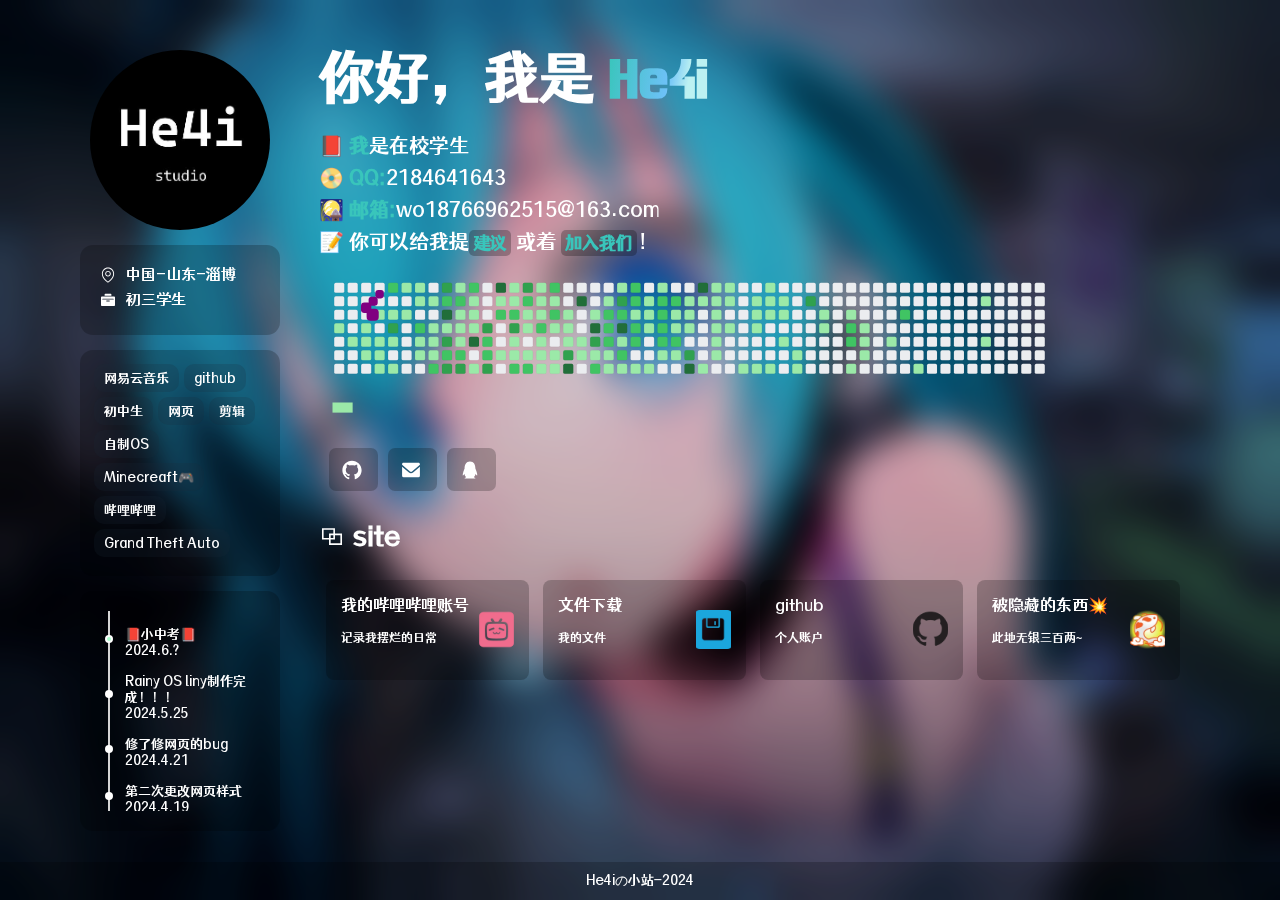
==== home.html @ e4fc9924 "Add files via upload" ====
<!DOCTYPE html>
<html class="he4i.github.io">
	<script type="text/javascript">
		window.onload = function() {
			var startTime = new Date("2024-02-04");
			setInterval(function() {
				var currentTime = new Date();
				var timeDiff = Math.abs(currentTime - startTime);
				var days = Math.floor(timeDiff / (1000 * 3600 * 24));
				var hours = Math.floor((timeDiff % (1000 * 3600 * 24)) / (1000 * 3600));
				var minutes = Math.floor((timeDiff % (1000 * 3600)) / (1000 * 60));
				var seconds = Math.floor((timeDiff % (1000 * 60)) / 1000);
				document.getElementById("result").innerHTML = "距今已：" + days + "天 " + hours + "小时 " + minutes +
					"分 " + seconds + "秒";
			}, 1000); // 每秒钟刷新一次
		}
	</script>
	<head class="studio.net">

		<meta charset="utf-8">
		<meta http-equiv="X-UA-Compatible" content="IE=edge">
		<title>
			He4iの小站 </title>
		<link rel="icon" href="./static/pic/fish.png">
		<meta name="description" content="......">
		<meta name="keywords" content="He4i">
		<meta name="viewport" content="width=device-width, initial-scale=1.0, maximum-scale=1.0, user-scalable=no">
		<link rel="stylesheet" href="./static/css/style.css">
		<link rel="stylesheet" href="./static/css/root.css">

	</head>
		<audio src="./static/pic/badapple.mp3" id="dd" autoplay="autoplay"  loop="loop"></audio>
	<body>
		<div id="studio-loading">
			<div id="studio-loading-center">
			</div>
		</div>
		<div class="studio-filter"></div>
		<div class="studio-main">
			<div class="studio-left">
				<div class="logo" style="background-image: url(./static/pic/logo.jpg);">
				
				</div>
				<div class="left-div left-des">
					<div class="left-des-item"><svg t="1705773709627" class="icon" viewBox="0 0 1024 1024" version="1.1"
							xmlns="http://www.w3.org/2000/svg" p-id="1478">
							<path
								d="M512 249.976471c-99.388235 0-180.705882 81.317647-180.705882 180.705882s81.317647 180.705882 180.705882 180.705882 180.705882-81.317647 180.705882-180.705882-81.317647-180.705882-180.705882-180.705882z m0 301.17647c-66.258824 0-120.470588-54.211765-120.470588-120.470588s54.211765-120.470588 120.470588-120.470588 120.470588 54.211765 120.470588 120.470588-54.211765 120.470588-120.470588 120.470588z"
								p-id="1479"></path>
							<path
								d="M512 39.152941c-216.847059 0-391.529412 174.682353-391.529412 391.529412 0 349.364706 391.529412 572.235294 391.529412 572.235294s391.529412-222.870588 391.529412-572.235294c0-216.847059-174.682353-391.529412-391.529412-391.529412z m0 891.482353C424.658824 873.411765 180.705882 686.682353 180.705882 430.682353c0-183.717647 147.576471-331.294118 331.294118-331.294118s331.294118 147.576471 331.294118 331.294118c0 256-243.952941 442.729412-331.294118 499.952941z"
								p-id="1480"></path>
						</svg>中国-山东-淄博
					</div>
					<div class="left-des-item"><svg t="1705773906032" class="icon" viewBox="0 0 1024 1024" version="1.1"
							xmlns="http://www.w3.org/2000/svg" p-id="2474">
							<path
								d="M729.6 234.666667H294.4V157.866667a51.2 51.2 0 0 1 51.2-51.2h332.8a51.2 51.2 0 0 1 51.2 51.2v76.8z m179.2 51.2a51.2 51.2 0 0 1 51.2 51.2v512a51.2 51.2 0 0 1-51.2 51.2H115.2a51.2 51.2 0 0 1-51.2-51.2v-512a51.2 51.2 0 0 1 51.2-51.2h793.557333z m-768 172.032c0 16.384 13.312 29.696 29.696 29.696h683.008a29.696 29.696 0 1 0 0-59.392H170.410667a29.696 29.696 0 0 0-29.696 29.696z m252.416 118.784c0 16.384 13.312 29.696 29.696 29.696h178.176a29.696 29.696 0 1 0 0-59.392H422.912a29.738667 29.738667 0 0 0-29.696 29.696z"
								p-id="2475"></path>
						</svg>初三学生</div>
				</div>
				<div class="left-div left-tag">
					<div class="left-tag-item">网易云音乐
					</div>
					<div class="left-tag-item">github
					</div>
					<div class="left-tag-item">初中生
					</div>
					<div class="left-tag-item">网页
					</div>
					<div class="left-tag-item">剪辑
					</div>
					<div class="left-tag-item">自制OS
					</div>
					<div class="left-tag-item">Minecreaft🎮

					</div>
					<div class="left-tag-item">哔哩哔哩</div>
					<div class="left-tag-item">Grand Theft Auto</div>

			
				</div>
				<div class="left-div left-time">
					<ul id="line">
						<li>
							<div class="focus"></div>
							<div>📕小中考📕
							</div>
							<div>2024.6.?</div>
						</li>

<li>
							<div class="focus"></div>
							<div>Rainy OS liny制作完成！！！
							</div>
							<div>2024.5.25</div>
						</li>
<li>
							<div class="focus"></div>
							<div>修了修网页的bug
							</div>
							<div>2024.4.21</div>
						</li>
<li>
							<div class="focus"></div>
							<div>第二次更改网页样式
							</div>
							<div>2024.4.19</div>
						</li>

						<li>
							<div class="focus"></div>
							<div>更改为zyyo的样式
							</div>
							<div>2024.4</div>
						</li>
						<li>
							<div class="focus"></div>
							<div>哔哩哔哩账号：he4i 通过实名认证</div>
							<div>2024.4.6</div>
						</li>
						<li>
							<div class="focus"></div>
							<div>搭建第一个网站<p id="result" style="font-size:10px;"></p>
							</div>
							<div>2024.2.4</div>
						</li>
						<li>
							<div class="focus"></div>
							<div>注册第一个哔哩哔哩账号</div>
							<div>2020.?.?</div>
						</li>
					</ul>
				</div>
			</div>
			<div class="studio-right">
				<header>
					<div class="index-logo" style="background-image: url(./static/img/logo.jpg);">
						/*<img style="position: absolute;top:-15%;left:-10%;width: 120%; aspect-ratio: 1/1;"
							src="./static/img/logokuang.png">*/
					</div>
					<div class="welcome">
						你好，我是 <span class="gradientText">
							He4i </span>
					</div>
					<div class="description">📕 <span class="purpleText">我</span>是在校学生
					</div>
					<div class="description">📀 <span class="purpleText">QQ:</span>2184641643
					</div>
					<div class="description">🎑 <span class="purpleText">邮箱:</span>wo18766962515@163.com
					</div>
					<div class="description">📝 你可以给我提<span class="purpleText textBackground">建议</span> 或着 <span
							class="purpleText textBackground">加入我们</span>！</div>
					<div class="tanChiShe">
						<img id="tanChiShe" src="./static/svg/snake-Light.svg" alt="">
					</div>
					<div class="iconContainer">
						<a class="iconItem" onclick="" href="https://github.com/He4i">
							<svg t="1704870335945" class="icon" viewBox="0 0 1024 1024" version="1.1"
								xmlns="http://www.w3.org/2000/svg" p-id="2487">
								<path
									d="M511.6 76.3C264.3 76.2 64 276.4 64 523.5 64 718.9 189.3 885 363.8 946c23.5 5.9 19.9-10.8 19.9-22.2v-77.5c-135.7 15.9-141.2-73.9-150.3-88.9C215 726 171.5 718 184.5 703c30.9-15.9 62.4 4 98.9 57.9 26.4 39.1 77.9 32.5 104 26 5.7-23.5 17.9-44.5 34.7-60.8-140.6-25.2-199.2-111-199.2-213 0-49.5 16.3-95 48.3-131.7-20.4-60.5 1.9-112.3 4.9-120 58.1-5.2 118.5 41.6 123.2 45.3 33-8.9 70.7-13.6 112.9-13.6 42.4 0 80.2 4.9 113.5 13.9 11.3-8.6 67.3-48.8 121.3-43.9 2.9 7.7 24.7 58.3 5.5 118 32.4 36.8 48.9 82.7 48.9 132.3 0 102.2-59 188.1-200 212.9 23.5 23.2 38.1 55.4 38.1 91v112.5c0.8 9 0 17.9 15 17.9 177.1-59.7 304.6-227 304.6-424.1 0-247.2-200.4-447.3-447.5-447.3z"
									p-id="2488"></path>
							</svg>
							<div class="iconTip">Github</div>
						</a><a class="iconItem" onclick="" href="https://mail.163.com/">
							<svg t="1704870588438" class="icon" viewBox="0 0 1024 1024" version="1.1"
								xmlns="http://www.w3.org/2000/svg" p-id="3174">
								<path
									d="M926.47619 355.644952V780.190476a73.142857 73.142857 0 0 1-73.142857 73.142857H170.666667a73.142857 73.142857 0 0 1-73.142857-73.142857V355.644952l304.103619 257.828572a170.666667 170.666667 0 0 0 220.745142 0L926.47619 355.644952zM853.333333 170.666667a74.044952 74.044952 0 0 1 26.087619 4.778666 72.704 72.704 0 0 1 30.622477 22.186667 73.508571 73.508571 0 0 1 10.678857 17.67619c3.169524 7.509333 5.12 15.652571 5.607619 24.210286L926.47619 243.809524v24.380952L559.469714 581.241905a73.142857 73.142857 0 0 1-91.306666 2.901333l-3.632762-2.925714L97.52381 268.190476v-24.380952a72.899048 72.899048 0 0 1 40.155428-65.292191A72.97219 72.97219 0 0 1 170.666667 170.666667h682.666666z"
									p-id="3175"></path>
							</svg>
							<div class="iconTip">邮箱</div>


						</a><a class="iconItem" onclick="Tencent://message/?uin=2184641643" href="Tencent://message/?uin=2184641643">
							<svg t="1712319361023" class="icon" viewBox="0 0 1024 1024" version="1.1" xmlns="http://www.w3.org/2000/svg" p-id="1861"><path d="M824.8 613.2c-16-51.4-34.4-94.6-62.7-165.3C766.5 262.2 689.3 112 511.5 112 331.7 112 256.2 265.2 261 447.9c-28.4 70.8-46.7 113.7-62.7 165.3-34 109.5-23 154.8-14.6 155.8 18 2.2 70.1-82.4 70.1-82.4 0 49 25.2 112.9 79.8 159-26.4 8.1-85.7 29.9-71.6 53.8 11.4 19.3 196.2 12.3 249.5 6.3 53.3 6 238.1 13 249.5-6.3 14.1-23.8-45.3-45.7-71.6-53.8 54.6-46.2 79.8-110.1 79.8-159 0 0 52.1 84.6 70.1 82.4 8.5-1.1 19.5-46.4-14.5-155.8z" p-id="1862"></path></svg>
								<div class="iconTip">QQ</div>
					</a>
					

				</header>

				<content>
					<div class="title"><svg t="1705257422086" class="icon" viewBox="0 0 1024 1024" version="1.1"
							xmlns="http://www.w3.org/2000/svg" p-id="1891">
							<path
								d="M629.333333 202.666667v213.333333h277.333334v448h-512v-213.333333h-277.333334v-448h512z m213.333334 277.333333h-213.333334v170.666667h-170.666666v149.333333h384v-320z m-277.333334-213.333333h-384v320h213.333334v-170.666667h170.666666v-149.333333z m0 213.333333h-106.666666v106.666667h106.666666v-106.666667z"
								p-id="1892"></path>
						</svg>site </div>
					<div class="projectList"><a class="projectItem a" target="_blank"
							href="https://space.bilibili.com/517295909">
							<div class="projectItemLeft">
								<h1>我的哔哩哔哩账号</h1>
								<p>记录我摆烂的日常</p>
							</div>
							<div class="projectItemRight">
								<img src="./static/pic/blbl.png" alt="">
							</div>

						</a><a class="projectItem a" target="_blank" href="https://pan.huang1111.cn/s/7ERoHg">
							<div class="projectItemLeft">
								<h1>文件下载</h1>
								<p>我的文件</p>
							</div>
							<div class="projectItemRight">
								<img src="./static/pic/down.png" alt="">
							</div>

						</a><a class="projectItem a" target="_blank" href="https://github.com/He4i">
							<div class="projectItemLeft">
								<h1>github</h1>
								<p>个人账户</p>
							</div>
							<div class="projectItemRight">
								<img src="./static/pic/github.png" alt="">
							</div>
						</a><a class="projectItem a" target="_blank" href="box.html">
							<div class="projectItemLeft">
								<h1>被隐藏的东西💥</h1>
								<p>此地无银三百两~</p>
							</div>
							<div class="projectItemRight">
								<img src="./static/pic/fish.png" alt="">
							</div>


						</a></div>
				</content>
				
		</div>
		</div>
		<footer>
			He4iの小站-2024


		</footer>

	</body>



	<script charset="UTF-8" id="LA_COLLECT" src="//sdk.51.la/js-sdk-pro.min.js"></script>
	<script>
		LA.init({
			id: "KFqltKSkJgQTGD9l",
			ck: "KFqltKSkJgQTGD9l"
		})
	</script>

</html>
---- static/css/style.css ----
@font-face {
    font-family: "a";
    /*中文字体*/
    src: url();
    font-display: swap;
}


@font-face {
    font-family: "b";

    src: url(../fonts/Ubuntu-Regular.ttf);
    font-display: swap;
}

@font-face {
    font-family: "title";
    /*英文字体*/
    src: url(../fonts/Pacifico-Regular.ttf);
    font-display: swap;
}

* {
    margin: 0;
    padding: 0;
    box-sizing: border-box;
    user-select: none;
    transition: background-color 0.2s ease;
}

a:hover,
a:link,
a:visited,
a:active,
a:focus {
    text-decoration: none;
    outline: none;
    border: none;
    color: inherit;
    -webkit-tap-highlight-color: rgba(0, 0, 0, 0);
}


/* 设置滚动条样式 */
::-webkit-scrollbar {
    width: 1px;
}

::-webkit-scrollbar-thumb {
    background-color: var(--main_text_color, #000000);
    border-radius: 8px;
    height: 20%;
}

::-webkit-scrollbar-track {
    background-color: var(--main_bg_color, linear-gradient(50deg, #a2d0ff, #ffffff));
}



html[data-theme="Dark"] {
    --main_bg_color: rgb(0, 0, 0);
    --main_text_color: #fff;
    --gradient:linear-gradient(120deg, rgb(133, 62, 255), #f76cc6 30%, rgb(255, 255, 255) 60%);
    --purple_text_color: #747bff;
    --text_bg_color: rgb(26, 4, 48);
    --item_bg_color: rgb(19, 20, 24);
    --item_hover_color: rgb(19, 23, 27);
    --item_left_title_color: rgb(255, 255, 255);
    --item_left_text_color: rgb(142, 142, 142);
    --footer_text_color: #646464;
    --left_tag_item: linear-gradient(50deg, #1f2327, #000000);
    --card_filter: 0px;
    --back_filter: 0px;
    --back_filter_color: #00000000;
    --fill:#ffffff;
}






body {
    display: flex;
    height: 100%;
    min-height: 100vh;
    width: 100%;
    position: relative;
    font-family: "b",  "a", sans-serif;
    background: var(--main_bg_color);
    background-repeat: no-repeat;
    background-size: cover;
    background-position: center;
    background-attachment: fixed;
    transition: color 0.1s ease;
    justify-content: center;
    color: var(--main_text_color);

}



@keyframes zoom {
    0% {
        transform: scale(0);
        opacity: 1;
    }

    50% {
        opacity: 0.5;
    }

    100% {
        transform: scale(1);
        opacity: 0;
    }
}




.studio-filter {
    position: fixed;
    width: 100vw;
    height: 100vh;
    backdrop-filter: blur(var(--back_filter));
     -webkit-backdrop-filter: blur(var(--back-filter));
    z-index: -99999999;
    background: var(--back_filter_color);
}

.studio-main {

    width: 100%;
    transition: transform 0.5s ease;
    max-width: 1150px;
    position: relative;
    flex-direction: row;
}

.studio-left {
    overflow-y: scroll;
    width: 230px;
    height: 100vh;
    display: flex;
    padding: 0 15px;
    position: fixed;
    align-items: center;
    flex-direction: column;
}


.studio-left::-webkit-scrollbar {
    display: none;
}


.logo {
    flex-shrink: 0;
    width: 90%;
    position: relative;
    aspect-ratio: 1/1;
    margin-top: 50px;
    background-size: cover;
    border-radius: 50%;
}



.left-div {
    flex-shrink: 0;
    width: 100%;
    border-radius: 13px;
    margin-top: 15px;
    padding: 20px;
    
    background: var(--item_bg_color);
}

.left-des {
    display: flex;
    flex-direction: column;
    justify-content: center;
}

.left-des-item {
    display: flex;
    align-items: center;
    line-height: 20px;
    font-size: 15px;
    margin-bottom: 5px;
    overflow: hidden;
}

.left-des-item i,.left-des-item svg{
    width: 16px;
    height: 16px;
    fill:var(--fill);
   font-size: 18px;
    margin-right: 10px;
}
.left-tag {
    display: flex;
    flex-direction: row;
    flex-wrap: wrap;
    padding: 14px;
}

.left-tag-item {
    display: flex;
    justify-content: center;
    align-items: center;
    height: 28px;
    margin: 0px 5px 5px 0;
    padding: 10px;
    font-size: 13px;
    border-radius: 10px;
    background: var(--left_tag_item);
}

#line {
    width: 100%;
    height: 200px;
    font-size: 13px;
    padding-left: 8px;
    scroll-snap-type: y mandatory;
    overflow-y: scroll;
}

#line li {
    list-style: none;
    position: relative;
    padding: 15px 0px 0px 15px;
    border-left: 2px solid #d5d5d5;
    border-radius: 0;
    scroll-snap-align: end;
    color: var(--main_text_color);
}



.focus {
    width: 8px;
    height: 8px;
    border-radius: 22px;
    background-color: rgb(255 255 255);
    border: 2px solid #fff;
    position: absolute;
    left: -5px;
    top: 50%;
}

#line li:first-child .focus:first-child {
    background-color: #aaffcd;
    animation: focus 1.8s ease infinite;
}

#line::-webkit-scrollbar {
    display: none;
}



.studio-right {
    width: calc(100% - 230px);
    display: flex;
    padding: 24px;
    position: relative;
    float: right;
    padding-bottom: 50px;
    flex-direction: column;
}

.welcome {

    font-size: 55px;
    font-weight: 800;
    margin: 20px 0;
}

.index-logo {
    flex-shrink: 0;
    width: 45%;
    margin-top: 30px;
    position: relative;
    aspect-ratio: 1/1;
    background-size: cover;
    border-radius: 50%;
}

.description {

    font-size: 20px;
    margin-top: 7px;
}



.gradientText {

    -webkit-background-clip: text;
    -webkit-text-fill-color: transparent;
    background-size: 200%;
    background-position: 0%;
    font-family: "title";
    animation: backgroundSizeAnimation 10s ease-in-out infinite;
      background-image:  var(--gradient);
}

@keyframes backgroundSizeAnimation {
    0% {
        background-position: 100%;
    }

    25% {
        background-position: 50%;
    }

    50% {
        background-position: 0%;
    }

    75% {
        background-position: 50%;
    }

    100% {
        background-position: 100%;
    }

}

.purpleText {
    color: var(--purple_text_color);
    font-weight: 800;
}

.textBackground {
    font-weight: 800;
    background: var(--text_bg_color);
    border-radius: 5px;
    font-size: 17px;
    padding: 2px 4px;
}

.iconContainer {
    width: 100%;
    height: 60px;
    display: flex;
    align-items: center;
    overflow-x: scroll;
    margin-top: 20px;

}

.iconContainer::-webkit-scrollbar {
    display: none;
}



.iconItem {
    width: 49px;
    height: 43px;
    box-sizing: border-box;
    border-radius: 7px;
    display: flex;
    margin-left: 10px;

    backdrop-filter: blur(var(--card_filter));
    background: var(--item_bg_color);
    align-items: center;
    justify-content: center;
    transition: width 0.3s ease, opacity 0.3s ease, transform 0.3s ease;
    flex-shrink: 0;
}
.iconItem i,.iconItem svg{
    width: 22px;
    height: 22px;
    fill:var(--fill);
    font-size: 22px;
     margin-right: 3px;
}
.switch {
    width: 55px;
    height: 43px;
    box-sizing: border-box;
    border-radius: 7px;
    display: flex;
    margin-left: 10px;
    backdrop-filter: blur(var(--card_filter));
    background: var(--item_bg_color);

    align-items: center;
    justify-content: center;
    transition: width 1s ease, opacity 1s ease, transform 1s ease;
    flex-shrink: 0;
}

.iconTip {
    white-space: nowrap;
    display: none;
}





.iconItem:hover {
    width: 95px;
    transform: translateY(-2px);
    background: var(--item_hover_color);
}


.iconItem:hover .iconTip {
    display: block;
}

.switch:hover {
    width: 55px;
    /* transform: translateY(-2px); */
    background: var(--item_hover_color);
}

.tanChiShe {
    width: 85%;
}

.tanChiShe img {
    width: 100%;
    height: 100%;
    object-fit: cover;
}

.title {
    display: flex;
    align-items: center;
    font-size: 26px;
    font-weight: 800;
    margin: 20px 0;
    transition: transform 0.4s ease;
}
.title i ,.title svg{
    margin-right: 8px;
    height: 26px;
    width: 26px;
   fill:var(--fill);
}
.title:hover {
    transform: translateY(-5px);
}

.projectList {
    display: flex;
    flex-wrap: wrap;
}

.projectItem {
    margin: 7px;
    display: flex;
    background-color: var(--item_bg_color);
    border-radius: 8px;
    padding: 15px;
    height: 95px;
    width: calc(25% - 15px);
    backdrop-filter: blur(var(--card_filter));
    transition: opacity 0.3s ease, background-color 0.3s ease, border 0.3s ease, transform 0.2s ease;


}

.projectItem {
    display: flex;
    background-color: var(--item_bg_color);
    border-radius: 8px;
    padding: 15px;
    height: 100px;
    width: calc(25% - 15px);
    backdrop-filter: blur(var(--card_filter));
    transition: opacity 0.5s ease, background-color 0.2s ease, border 0.2s ease, transform 0.3s ease;

}


.projectItem:hover {
    box-shadow: 0 8px 16px -4px #2c2d300c;
    transform: translateY(-2px);

}

.projectItem.pressed {
    transform: scale(10);
    /* 缩小到原来的0.9倍 */
    background-color: var(--item_hover_color);
}

.projectItem:hover .projectItemLeft {
    width: 100%;
}

.projectItem:hover .projectItemRight {
    width: 0%;
}

.projectItem:hover .projectItemRight img {
    transform: rotate(40deg);
}

.projectItem:hover h1 {
    font-size: 18px;
}

.projectItemLeft p {
    font-size: 12px;
    margin-top: 15px;
    color: var(--item_left_text_color);
}


.projectItemLeft h1 {
    font-weight: normal;
    font-size: 16px;
    margin: 0px;

    transition: font-size 0.4s ease;
    color: var(--item_left_title_color);
}

.projectItemLeft {
    transition: width 0.4s ease;
    height: 100%;
    width: 80%;
}


.projectItemRight {
    overflow: hidden;
    transition: width 0.4s ease;
    display: flex;
    justify-content: center;
    align-items: center;
    width: 20%;
    height: 100%;
}

.projectItemRight img {

    height: 39px;
    width: 39px;

}

.skill {
    padding: 25px;
    width: 100%;
}

.skill img {
    width: 100%;
    height: 100%;
    object-fit: cover;
}

.skill #skillWap {
    display: none;
}

footer {
    position: absolute;
    padding: 10px;
    text-align: center;
    width: 100%;
    backdrop-filter: blur(var(--card_filter));
    background: var(--item_bg_color);
    color: var(--footer_text_color);
    font-size: 13px;
    bottom: 0;
}

@media (min-width: 800px) {

    .index-logo {
        display: none;
    }
}

@media (max-width: 1150px) {
    .a {
        width: calc(50% - 20px);
    }
.projectItem{
    margin: 10px;
}
    .b {

        width: calc(50% - 20px);


    }
}

@media (max-width: 800px) {
    .studio-left {
        display: none;
    }

    .a .projectItemRight {
        display: none;

    }

    .a .projectItemRight img {
        display: none;

    }

    .a .projectItemLeft {
        width: 100%;
    }

    .a {

        width: calc(50% - 18px);
  margin: 9px;

    }

    .b {
        height: 110px;
        margin: 8px 15px;
        width: calc(100% - 30px);
    }



    .studio-right {
        width: 100%;
    }

    .tanChiShe {
        width: 100%;
    }

    .description {
        font-size: 16px;
    }

    .welcome {
        font-size: 48px;

    }


    .projectItemLeft p {
        font-size: 13px;
    }

    .projectItemLeft h1 {

        font-size: 18px;
    }

    .projectItem:hover h1 {

        font-size: 20px;

    }

    .skill #skillWap {
        display: block;
    }

    .skill #skillPc {
        display: none;
    }













}





.tc {
    position: fixed;
    display: flex;
    visibility: hidden;
    width: 100vw;
    height: 100vh;
    backdrop-filter: blur(10px);
    background: rgba(20, 20, 20, 0.5);
    z-index: 99999;
    align-items: center;
    justify-content: center;
    flex-direction: column;
}

.tc-main {
    z-index: 100000;
    width: 80%;
    max-width: 300px;
    min-height: 200px;
    background-color: #ffffff;
    border-radius: 15px;

    display: flex;
    transition: transform 0.2s linear;
    align-items: center;
    justify-content: center;
    overflow: hidden;
    transform: translateY(50%) scale(0.7);

}

.tc-img {
    width: 100%;
    height: 100%;
}

.tc.active {
    visibility: visible;
}

.tc-main.active {

    transform: translateY(0) scale(1);

}









.onoffswitch {
    position: relative;
    width: 38px;
    height: 20px;
    -webkit-user-select: none;
    -moz-user-select: none;
    -ms-user-select: none;
}

.onoffswitch-checkbox {
    display: none;
}

.onoffswitch-label {
    display: block;
    overflow: hidden;
    cursor: pointer;
    height: 100%;
    border-radius: 50px;
}

.onoffswitch-inner {
    display: flex;
    justify-content: center;
    align-items: center;
    width: 200%;
    height: 100%;
    margin-left: -100%;
    transition: margin 0.2s ease-in 0s;
}

.onoffswitch-inner:before,
.onoffswitch-inner:after {
    display: flex;
    justify-content: center;
    align-items: center;
    float: left;
    width: 50%;
    height: 100%;
    padding: 0;
    font-size: 12px;
    color: white;
    font-family: Trebuchet, Arial, sans-serif;
    font-weight: bold;
    box-sizing: border-box;
}

.onoffswitch-inner:before {
    content: "";
    background-color: rgb(110 110 110 / 50%);
    color: #FFFFFF;
    text-align: left;
}

.onoffswitch-inner:after {
    content: "";
    background-color: #272727;
    color: #FAFAFA;
    text-align: right;
}

.onoffswitch-switch {
    display: block;
    height: 70%;
    aspect-ratio: 1/1;
    background: #FFFFFF;
    position: absolute;
    top: 12.5%;
    bottom: 12.5%;
    right: 5px;

    border-radius: 20px;
    transition: right 0.2s ease-in 0s;
}

.onoffswitch-checkbox:checked+.onoffswitch-label .onoffswitch-inner {
    margin-left: 0;
}

.onoffswitch-checkbox:checked+.onoffswitch-label .onoffswitch-switch {
    right: 50%;
}
---- static/css/root.css ----
/*
--svgcolor svg图标的颜色
--main-bg-color主页背景
--main-text-color文本颜色
--gradient标题渐变颜色

--purple-text-color描述紫色文本颜色
--text-bg-color描述紫色文本背景颜色
--item-bg-color项目背景颜色
--item-hover-color项目鼠标移入颜色
--item-left-title-color项目标题颜色
--item-left-text-color项目描述颜色
--footer-text-color底部文本颜色
--left-tag-item左侧标签颜色
--card-filter卡片模糊的数值
--back-filter背景模糊的数值
--back-filter-color全局阴影遮罩

*/
/*卡片模糊的数值非常吃性能,背景模糊的数值可以模糊也可以不模糊

0为不模糊,数值越大模糊程度越高

这两个任选其一进行模糊

一个有数字另一个建议为0


内置4套白天主题修改办法



每套主题的结构都为html{
    
}

只有最下面的会生效,也就是将你要设置的主题剪切到最下面
*/




.index-logo{
    display: none;
}

html {

    /*图片模糊背景＋白色透明卡片+黑色svg*/
    --name: 主题2;
    --main_bg_color: url(../pic/cy.jpg);
    --main_text_color: #000000;
--gradient: linear-gradient(100deg, #39c5bb, #6dc1f7 30%, #bcf1f2 40%);
    --purple_text_color: #747bff;
    --text_bg_color: rgb(121 163 231);
    --item_bg_color: rgba(249, 250, 251, 0.42);
    --item_hover_color: rgba(244, 245, 246, 0.8);
    --item_left_title_color: #000000;
    --item_left_text_color: #494949;
    --footer_text_color: #ffffff;
    --left_tag_item: #c7e1fa;
    --card_filter: 0px;
    --back_filter: 20px;
    --back_filter_color: #00000030;
     --fill:#000000;
}
html {
	/*图片模糊背景＋黑色透明卡片+白色svg*/
	--name: 主题5;
	--main_bg_color: url(../pic/cy.jpg);
	--main_text_color: #ffffff;
	--gradient: linear-gradient(100deg, #39c5bb, #6dc1f7 30%, #bcf1f2 40%);
	--purple_text_color: #39c5bb;
	--text_bg_color: #00000040;
	--item_bg_color: #00000038;
	--item_hover_color: #33333338;
	--item_left_title_color: #ffffff;
	--item_left_text_color: #ffffff;
	--footer_text_color: #ffffff;
	--left_tag_item: rgb(27 42 57 / 20%);
	--card_filter: 0px;
	--back_filter: 19px;
	--back_filter_color: #00000030;
	--fill: #ffffff;
}
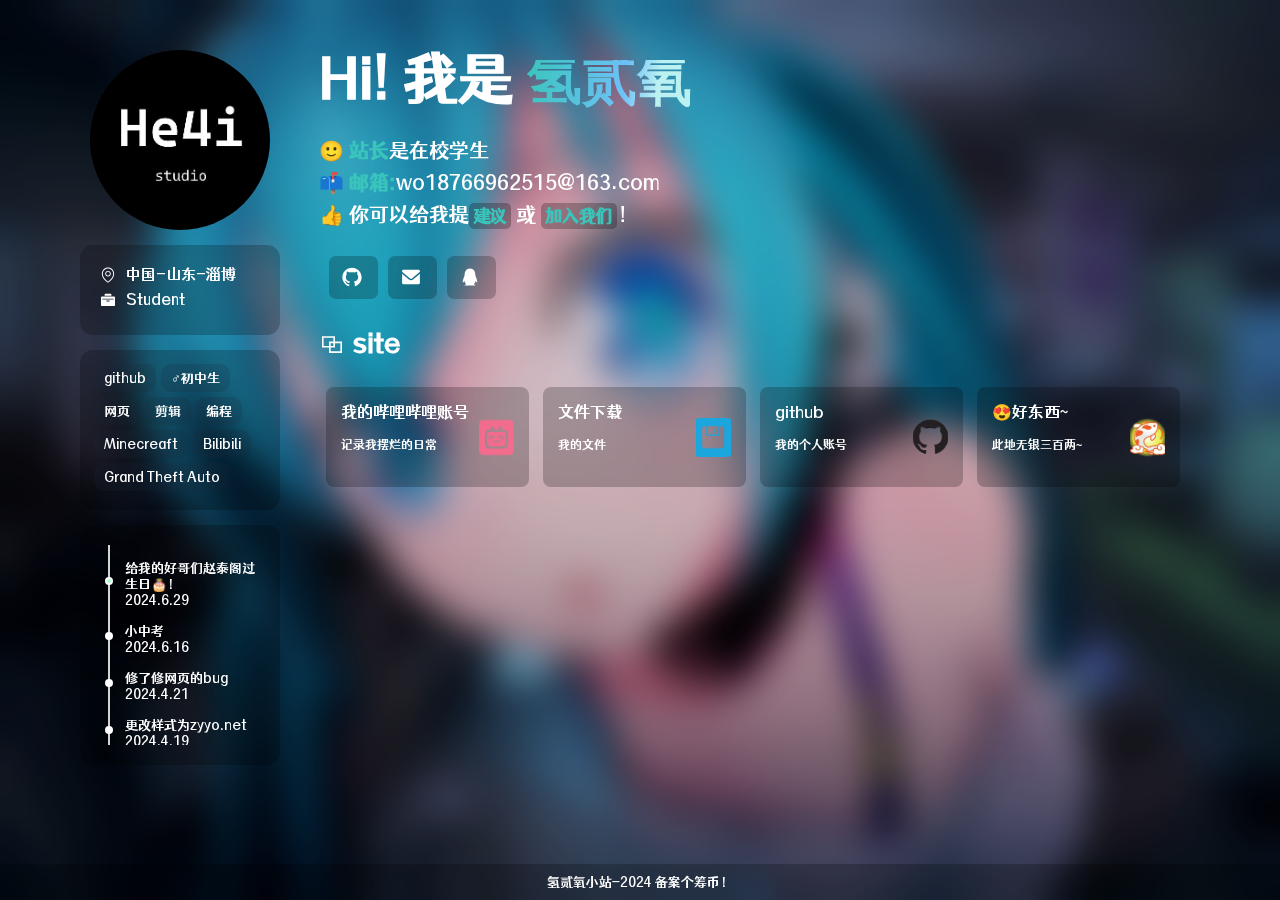
==== commit cbe05f24: "Update home.html" ====
--- a/home.html
+++ b/home.html
@@ -1,8 +1,9 @@
 <!DOCTYPE html>
 <html class="he4i.github.io">
-	<script type="text/javascript">
+	
+<script type="text/javascript">
 		window.onload = function() {
-			var startTime = new Date("2024-02-04");
+			var startTime = new Date("2023-10-25");
 			setInterval(function() {
 				var currentTime = new Date();
 				var timeDiff = Math.abs(currentTime - startTime);
@@ -10,17 +11,20 @@
 				var hours = Math.floor((timeDiff % (1000 * 3600 * 24)) / (1000 * 3600));
 				var minutes = Math.floor((timeDiff % (1000 * 3600)) / (1000 * 60));
 				var seconds = Math.floor((timeDiff % (1000 * 60)) / 1000);
-				document.getElementById("result").innerHTML = "距今已：" + days + "天 " + hours + "小时 " + minutes +
+				document.getElementById("update").innerHTML = "距今已：" + days + "天 " + hours + "小时 " + minutes +
 					"分 " + seconds + "秒";
 			}, 1000); // 每秒钟刷新一次
 		}
 	</script>
+
+
+
 	<head class="studio.net">
 
 		<meta charset="utf-8">
 		<meta http-equiv="X-UA-Compatible" content="IE=edge">
 		<title>
-			He4iの小站 </title>
+			氢贰氧の小站 </title>
 		<link rel="icon" href="./static/pic/fish.png">
 		<meta name="description" content="......">
 		<meta name="keywords" content="He4i">
@@ -29,8 +33,7 @@
 		<link rel="stylesheet" href="./static/css/root.css">
 
 	</head>
-		<audio src="./static/pic/badapple.mp3" id="dd" autoplay="autoplay"  loop="loop"></audio>
-	<body>
+			<body>
 		<div id="studio-loading">
 			<div id="studio-loading-center">
 			</div>
@@ -57,74 +60,76 @@
 							<path
 								d="M729.6 234.666667H294.4V157.866667a51.2 51.2 0 0 1 51.2-51.2h332.8a51.2 51.2 0 0 1 51.2 51.2v76.8z m179.2 51.2a51.2 51.2 0 0 1 51.2 51.2v512a51.2 51.2 0 0 1-51.2 51.2H115.2a51.2 51.2 0 0 1-51.2-51.2v-512a51.2 51.2 0 0 1 51.2-51.2h793.557333z m-768 172.032c0 16.384 13.312 29.696 29.696 29.696h683.008a29.696 29.696 0 1 0 0-59.392H170.410667a29.696 29.696 0 0 0-29.696 29.696z m252.416 118.784c0 16.384 13.312 29.696 29.696 29.696h178.176a29.696 29.696 0 1 0 0-59.392H422.912a29.738667 29.738667 0 0 0-29.696 29.696z"
 								p-id="2475"></path>
-						</svg>初三学生</div>
+						</svg>Student</div>
 				</div>
 				<div class="left-div left-tag">
-					<div class="left-tag-item">网易云音乐
-					</div>
 					<div class="left-tag-item">github
 					</div>
-					<div class="left-tag-item">初中生
+					<div class="left-tag-item">♂初中生
 					</div>
 					<div class="left-tag-item">网页
 					</div>
 					<div class="left-tag-item">剪辑
 					</div>
-					<div class="left-tag-item">自制OS
-					</div>
-					<div class="left-tag-item">Minecreaft🎮
-
-					</div>
-					<div class="left-tag-item">哔哩哔哩</div>
+					<div class="left-tag-item">编程
+					</div>
+					<div class="left-tag-item">Minecreaft
+
+					</div>
+					<div class="left-tag-item">Bilibili</div>
 					<div class="left-tag-item">Grand Theft Auto</div>
 
 			
 				</div>
 				<div class="left-div left-time">
 					<ul id="line">
-						<li>
-							<div class="focus"></div>
-							<div>📕小中考📕
-							</div>
-							<div>2024.6.?</div>
-						</li>
-
 <li>
 							<div class="focus"></div>
-							<div>Rainy OS liny制作完成！！！
-							</div>
-							<div>2024.5.25</div>
-						</li>
+							<div>给我的好哥们赵泰阁过生日🎂！
+							</div>
+							<div>2024.6.29</div>
+						</li>
+
+						<li>
+							<div class="focus"></div>
+							<div>小中考
+							</div>
+							<div>2024.6.16</div>
+						</li>
+
 <li>
 							<div class="focus"></div>
 							<div>修了修网页的bug
 							</div>
 							<div>2024.4.21</div>
 						</li>
+						<li>
+							<div class="focus"></div>
+							<div>更改样式为zyyo.net
+							</div>
+							<div>2024.4.19</div>
+						</li>
+						<li>
+							<div class="focus"></div>
+							<div>个人B站账号通过实名认证</div>
+							<div>2024.4.6</div>
+						</li>
+						<li>
+							<div class="focus"></div>
+							<div>搭建第一个网站(Team By:23.10.25;Web By:24.2.4)
+
+							</div>
+							<div>2024.2.4</div>
+						</li>
 <li>
 							<div class="focus"></div>
-							<div>第二次更改网页样式
-							</div>
-							<div>2024.4.19</div>
-						</li>
-
-						<li>
-							<div class="focus"></div>
-							<div>更改为zyyo的样式
-							</div>
-							<div>2024.4</div>
-						</li>
-						<li>
-							<div class="focus"></div>
-							<div>哔哩哔哩账号：he4i 通过实名认证</div>
-							<div>2024.4.6</div>
-						</li>
-						<li>
-							<div class="focus"></div>
-							<div>搭建第一个网站<p id="result" style="font-size:10px;"></p>
-							</div>
-							<div>2024.2.4</div>
-						</li>
+							<div>建立独属于“我们”的团队：氢贰氧Team
+
+
+<p id="update" style="font-size:12px;"></div>
+							<div>2023.10.25</div>
+						</li>
+
 						<li>
 							<div class="focus"></div>
 							<div>注册第一个哔哩哔哩账号</div>
@@ -140,21 +145,17 @@
 							src="./static/img/logokuang.png">*/
 					</div>
 					<div class="welcome">
-						你好，我是 <span class="gradientText">
-							He4i </span>
-					</div>
-					<div class="description">📕 <span class="purpleText">我</span>是在校学生
-					</div>
-					<div class="description">📀 <span class="purpleText">QQ:</span>2184641643
-					</div>
-					<div class="description">🎑 <span class="purpleText">邮箱:</span>wo18766962515@163.com
-					</div>
-					<div class="description">📝 你可以给我提<span class="purpleText textBackground">建议</span> 或着 <span
+						Hi! 我是 <span class="gradientText">
+							氢贰氧 </span>
+					</div>
+					<div class="description">🙂 <span class="purpleText">站长</span>是在校学生
+					</div>
+					
+					<div class="description">📫 <span class="purpleText">邮箱:</span>wo18766962515@163.com
+					</div>
+					<div class="description">👍 你可以给我提<span class="purpleText textBackground">建议</span> 或 <span
 							class="purpleText textBackground">加入我们</span>！</div>
-					<div class="tanChiShe">
-						<img id="tanChiShe" src="./static/svg/snake-Light.svg" alt="">
-					</div>
-					<div class="iconContainer">
+										<div class="iconContainer">
 						<a class="iconItem" onclick="" href="https://github.com/He4i">
 							<svg t="1704870335945" class="icon" viewBox="0 0 1024 1024" version="1.1"
 								xmlns="http://www.w3.org/2000/svg" p-id="2487">
@@ -210,14 +211,14 @@
 						</a><a class="projectItem a" target="_blank" href="https://github.com/He4i">
 							<div class="projectItemLeft">
 								<h1>github</h1>
-								<p>个人账户</p>
+								<p>我的个人账号</p>
 							</div>
 							<div class="projectItemRight">
 								<img src="./static/pic/github.png" alt="">
 							</div>
 						</a><a class="projectItem a" target="_blank" href="box.html">
 							<div class="projectItemLeft">
-								<h1>被隐藏的东西💥</h1>
+								<h1>😍好东西~</h1>
 								<p>此地无银三百两~</p>
 							</div>
 							<div class="projectItemRight">
@@ -231,21 +232,11 @@
 		</div>
 		</div>
 		<footer>
-			He4iの小站-2024
+			氢贰氧小站-2024 备案个筹币！
 
 
 		</footer>
 
 	</body>
 
-
-
-	<script charset="UTF-8" id="LA_COLLECT" src="//sdk.51.la/js-sdk-pro.min.js"></script>
-	<script>
-		LA.init({
-			id: "KFqltKSkJgQTGD9l",
-			ck: "KFqltKSkJgQTGD9l"
-		})
-	</script>
-
 </html>
